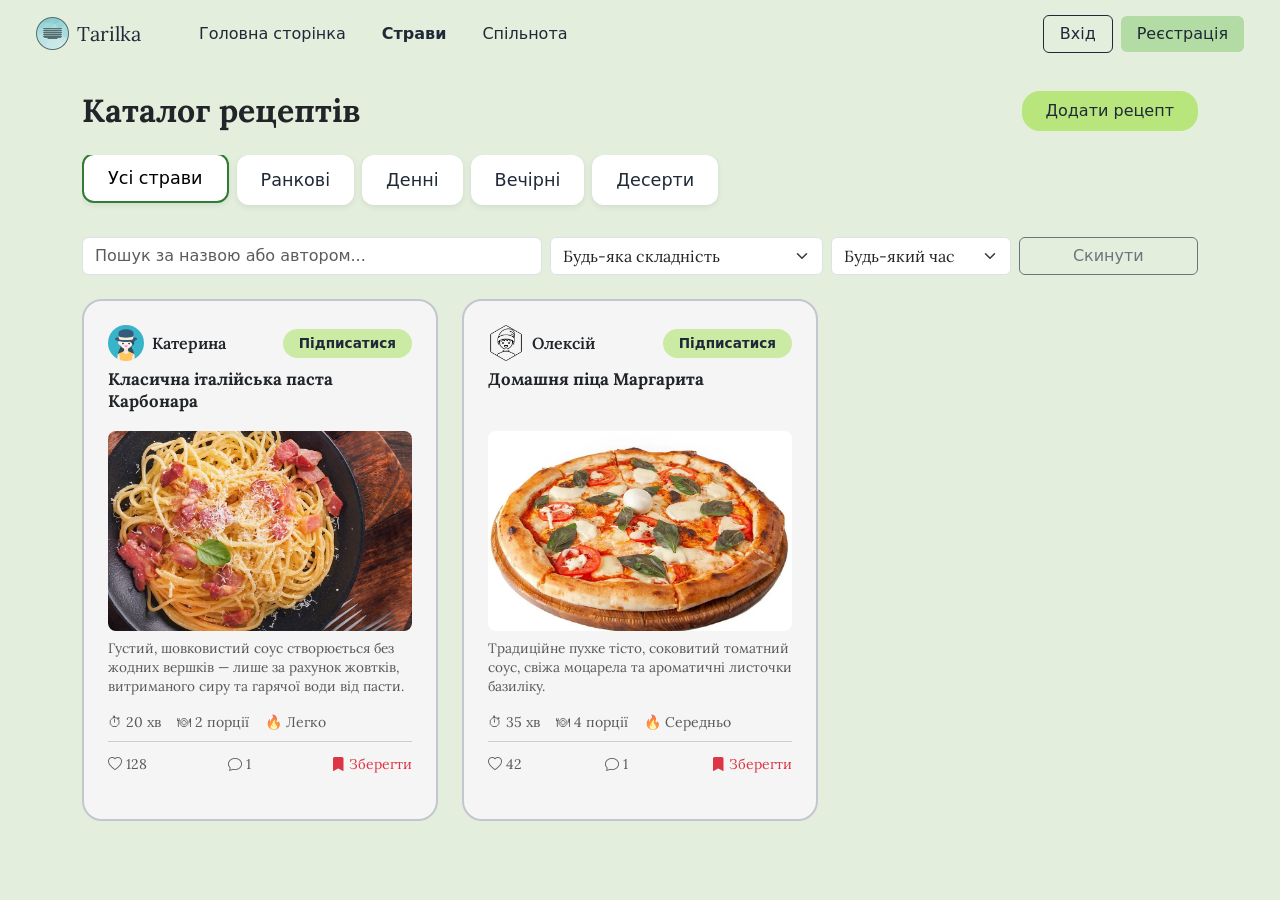
==== catalog.html @ 027a8223 "Catalog and recipe-detail" ====
<!DOCTYPE html>
<html lang="uk">
<head>
  <meta charset="UTF-8">
  <meta name="viewport" content="width=device-width, initial-scale=1.0">
  <title>Tarilka — Каталог рецептів</title>
  
  <link href="https://cdn.jsdelivr.net/npm/bootstrap@5.3.2/dist/css/bootstrap.min.css" rel="stylesheet">
  <link href="https://cdn.jsdelivr.net/npm/bootstrap-icons@1.11.1/font/bootstrap-icons.css" rel="stylesheet">
  <link rel="stylesheet" href="style.css">
</head>
<body>

  <nav class="navbar navbar-expand-lg custom-navbar">
    <div class="container-fluid">
      <a class="navbar-brand" href="index.html">
        <img src="logo.png" alt="Logo" width="33" height="33" class="d-inline-block align-text-top">Tarilka
      </a>
      
      <button class="navbar-toggler" type="button" data-bs-toggle="collapse" data-bs-target="#navbarNav">
        <span class="navbar-toggler-icon"></span>
      </button>

      <div class="collapse navbar-collapse" id="navbarNav">
        <ul class="navbar-nav me-auto ms-4">
          <li class="nav-item">
            <a class="nav-link" href="index.html">Головна сторінка</a>
          </li>
          <li class="nav-item">
            <a class="nav-link active fw-semibold" href="catalog.html">Страви</a>
          </li>
          <li class="nav-item">
            <a class="nav-link" href="#" id="communityNavBtn">Спільнота</a>
          </li>
        </ul>

        <div class="d-flex align-items-center gap-2" id="navAuthContainer">
          <button class="btn btn-auth-login" type="button">Вхід</button>
          <button class="btn btn-auth-register" type="button">Реєстрація</button>
        </div>
      </div>
    </div>
  </nav>

  <div class="container my-4">
    <div class="d-flex justify-content-between align-items-center mb-4 flex-wrap gap-2">
      <h2 class="fw-bold mb-0">Каталог рецептів</h2>
      <button class="btn btn-add-recipe px-4">Додати рецепт</button>
    </div>

    <!-- Категорії -->
    <div class="d-flex gap-2 overflow-auto pb-3 mb-3">
      <button class="btn btn-category active" data-category="all">Усі страви</button>
      <button class="btn btn-category" data-category="breakfast">Ранкові</button>
      <button class="btn btn-category" data-category="lunch">Денні</button>
      <button class="btn btn-category" data-category="dinner">Вечірні</button>
      <button class="btn btn-category" data-category="dessert">Десерти</button>
    </div>

    <!-- Фільтри та Пошук -->
    <div class="row g-2 mb-4">
      <div class="col-md-5">
        <input type="search" id="searchInput" class="form-control" placeholder="Пошук за назвою або автором...">
      </div>
      <div class="col-md-3">
        <select id="difficultyFilter" class="form-select">
          <option value="all">Будь-яка складність</option>
          <option value="Легко">Легко</option>
          <option value="Середньо">Середньо</option>
          <option value="Складно">Складно</option>
        </select>
      </div>
      <div class="col-md-2">
        <select id="timeFilter" class="form-select">
          <option value="all">Будь-який час</option>
          <option value="15">До 15 хв</option>
          <option value="30">До 30 хв</option>
          <option value="60">До 60 хв</option>
        </select>
      </div>
      <div class="col-md-2">
        <button id="resetFiltersBtn" class="btn btn-outline-secondary w-100">Скинути</button>
      </div>
    </div>

    <!-- Сітка рецептів -->
    <div class="row g-4" id="catalogGrid"></div>
  </div>

  <!-- Модальні вікна -->
  <div id="authModal" class="modal-overlay">
    <div class="container auth-container">
      <button id="closeModal" class="close-btn">&times;</button>
      <div class="heading" id="modalTitle">Вхід</div>
      
      <form class="form" id="authForm">
        <div id="usernameGroup" style="display: none;">
          <input class="input" type="text" id="username" placeholder="Нікнейм">
        </div>
        <input required class="input" type="email" id="email" placeholder="Електронна пошта">
        <input required class="input" type="password" id="password" placeholder="Пароль">
        <div id="confirmPasswordGroup" style="display: none;">
          <input class="input" type="password" id="confirmPassword" placeholder="Підтвердження пароля">
        </div>
        <span class="forgot-password" id="forgotPasswordSpan"><a href="#" id="forgotPasswordLink">Забули пароль?</a></span>
        <input class="login-button" type="submit" id="submitBtn" value="Увійти">
      </form>
    </div>
  </div>

  <div id="recipeModal" class="modal-overlay">
    <div class="container recipe-modal-container">
      <button id="closeRecipeModal" class="close-btn">&times;</button>
      <div class="heading text-success">Створити рецепт</div>
      
      <form id="recipeForm" class="form mt-3">
        <div class="mb-2 text-start">
          <label class="form-label small fw-bold text-dark mb-1">Назва рецепта:</label>
          <input required class="input mt-0" type="text" id="recipeTitle" placeholder="Наприклад: Борщ український">
        </div>

        <div class="mb-2 text-start">
          <label class="form-label small fw-bold text-dark mb-1">Категорія:</label>
          <select id="recipeCategory" class="form-select border rounded-3">
            <option value="breakfast">Ранкові страви</option>
            <option value="lunch" selected>Денні страви</option>
            <option value="dinner">Вечірні страви</option>
            <option value="dessert">Десерти</option>
          </select>
        </div>

        <div class="mb-2 text-start">
          <label class="form-label small fw-bold text-dark mb-1">Інгредієнти (кожен з нового рядка):</label>
          <textarea required class="input mt-0" id="recipeIngredients" rows="3" placeholder="М'ясо — 500г&#10;Картопля — 4 шт"></textarea>
        </div>

        <div class="mb-2 text-start">
          <label class="form-label small fw-bold text-dark mb-1">Покрокове приготування:</label>
          <textarea required class="input mt-0" id="recipeSteps" rows="4" placeholder="1. Зваріть бульйон...&#10;2. Наріжте овочі..."></textarea>
        </div>

        <div class="mb-2 text-start">
          <label class="form-label small fw-bold text-dark mb-1">Фото страви (опціонально):</label>
          <input class="form-control rounded-3" type="file" id="recipePhoto" accept="image/*">
        </div>

        <div class="mb-3 text-start">
          <label class="form-label small fw-bold text-dark mb-1">Відеорецепт (опціонально):</label>
          <input class="form-control rounded-3 mb-2" type="file" id="recipeVideo" accept="video/*">
          <input class="input mt-0" type="url" id="recipeVideoUrl" placeholder="Або вставте посилання на відео">
        </div>

        <input class="login-button mt-3" type="submit" value="Опублікувати рецепт">
      </form>
    </div>
  </div>

  <script src="db.js"></script>
  <script src="logika.js"></script>
  <script src="catalog.js"></script>
  <script src="https://cdn.jsdelivr.net/npm/bootstrap@5.3.2/dist/js/bootstrap.bundle.min.js"></script>
</body>
</html>
---- style.css ----
@import url('https://fonts.googleapis.com/css2?family=Lora:ital,wght@0,400..700;1,400..700&display=swap');

* {
  font-family: 'Lora', serif !important;
}

:root {
  --bg-header: #e3eedd;
  --btn-green: #b9e67c;
  --btn-green-hover: #a8d66b;
  --text-dark: #1f2937;
}

body {
  font-family: serif, system-ui, -apple-system;
  background-color: #e3eedd;
  margin: 0;
  padding: 0;
}

/* Хедер (Панель навігації) */
.custom-navbar {
  background-color: var(--bg-header);
  padding: 12px 24px;
}

.navbar-brand {
  font-weight: normal;
  font-size: 1.25rem;
  color: var(--text-dark);
  display: flex;
  align-items: center;
  gap: 8px;
}

.nav-link {
  color: var(--text-dark) !important;
  font-size: 1rem;
  margin: 0 10px;
}

/* Кнопка "Вхід" у звичайному стані */
.btn-auth-login {
  background-color: transparent;
  border: 1px solid var(--text-dark);
  color: var(--text-dark);
  padding: 6px 16px;
  border-radius: 6px;
  transition: all 0.2s ease; /* Додає плавну анімацію для зміни кольорів */
}

/* Ефект підсвічування зеленим при наведенні курсора */
.btn-auth-login:hover {
  background-color: var(--btn-green);
  border-color: var(--btn-green);
  color: var(--text-dark);
}

.btn-auth-register {
  background-color: #b3dba4;
  color: var(--text-dark);
  border: none;
  padding: 6px 16px;
  border-radius: 6px;
}

/* Секція Hero (Банер із фоном) */
.hero-section {
  position: relative;
  background: linear-gradient(rgba(0, 0, 0, 0.4), rgba(0, 0, 0, 0.4)), 
            url('Food.png') center/cover no-repeat;
  min-height: 580px;
  color: #ffffff;
  padding: 60px 40px 60px 80px;
  display: flex;
  flex-direction: column;
  justify-content: center;
}

.hero-title {
  font-size: 2.8rem;
  font-weight: 400;
  margin-bottom: 50px;
  text-shadow: 0 2px 4px rgba(0, 0, 0, 0.6);
}

.hero-subtitle {
  font-size: 1.15rem;
  max-width: 440px;
  margin-bottom: 40px;
  line-height: 1.4;
  font-weight: 300;
  text-shadow: 0 2px 4px rgba(0, 0, 0, 0.6);
}

/* Пошуковий рядок */
.search-container {
  max-width: 390px;
  margin-bottom: 55px;
}

.search-input-group {
  background: #ffffff;
  border-radius: 12px;
  padding: 4px 5px 4px 16px;
  display: flex;
  align-items: center;
}

.search-input-group input {
  border: none;
  outline: none;
  box-shadow: none;
  width: 100%;
  color: #333;
  font-size: 0.95rem;
}

.search-btn {
  background-color: #DDF6D2;
  border: none;
  border-radius: 8px;
  width: 38px;
  height: 34px;
  display: flex;
  align-items: center;
  justify-content: center;
  flex-shrink: 0;
}

/* Кнопки дій */
.action-btns {
  display: flex;
  gap: 100px;
  align-items: center;
  flex-wrap: wrap;
}

.btn-add-recipe {
  background-color: var(--btn-green);
  color: var(--text-dark);
  border-radius: 18px;
  padding: 8px 22px;
  border: none;
  font-weight: 500;
  text-decoration: none;
  transition: background-color 0.2s;
}

.btn-add-recipe:hover {
  background-color: var(--btn-green-hover);
  color: var(--text-dark);
}

.btn-view-dishes {
  background-color: rgba(255, 255, 255, 0.85);
  border: 1px solid rgba(255, 255, 255, 0.3);
  color: var(--text-dark);
  border-radius: 18px;
  padding: 8px 22px;
  border: none;
  font-weight: 500;
  text-decoration: none;
  transition: background-color 0.2s;
}

.btn-view-dishes:hover {
  background-color: rgba(255, 255, 255, 0.9);
  color: var(--text-dark);
}

/* Змінюємо фон тільки для секції останніх рецептів */
.latest-recipes {
  background-color: #B0DB9C;
  padding-top: 3rem;
  padding-bottom: 80px;
}

/* Робимо заголовок «Останні рецепти» світлим, щоб його було видно */
.section-title {
  font-family: serif;
  color: #000000;
}

/* Картка рецепта */
.recipe-card {
  width: 100%;
  border-radius: 20px;
  background: #f5f5f5;
  position: relative;
  padding: 1.5rem;
  border: 2px solid #c3c6ce;
  transition: all 0.3s ease-out;
  overflow: visible;
}

.recipe-card-details {
  color: var(--text-dark);
  height: 100%;
}

.recipe-title {
  font-size: 1.05rem;
  line-height: 1.3;
  min-height: 2.7em; /* Гарантує однакове місце під 2 рядки для всіх карток */
  display: -webkit-box;
  line-clamp: 2; /* Обрізає текст, якщо він довший за 2 рядки */
  -webkit-box-orient: vertical;
  overflow: hidden;
}

.recipe-img {
  height: 200px;
  object-fit: cover;
  border-radius: 12px;
}

.recipe-desc {
  line-height: 1.4;
  font-size: 0.85rem;
}

.btn-follow {
  background-color: #cbeba5;
  color: var(--text-dark);
  font-size: 0.85rem;
  border: none;
  border-radius: 12px;
  padding: 4px 12px;
  font-weight: 600;
  transition: background-color 0.2s;
}

.btn-follow:hover {
  background-color: var(--btn-green);
}

.card-button {
  text-decoration: none;
  text-align: center;
  transform: translate(-50%, 125%);
  width: 70%;
  border-radius: 1rem;
  border: 1px solid #dcdcdc;
  background-color: #ffffff; /* Чистий білий колір */
  color: #1f2937;
  font-weight: 600;
  font-size: 0.95rem;
  padding: 0.5rem 1rem;
  position: absolute;
  left: 50%;
  bottom: 0;
  opacity: 0;
  transition: 0.3s ease-out;
  cursor: pointer;
  z-index: 10;
  box-shadow: 0 4px 12px rgba(0, 0, 0, 0.15); /* Тінь додасть контрасту */
}

/* При наведенні миші на кнопку */
.card-button:hover {
  background-color: #ECFAE5;
  color: #1f2937;
}

/* Ефекти при наведенні миші на картку */
.recipe-card:hover {
  border-color: var(--btn-green);
  box-shadow: 0px 10px 20px rgba(0, 0, 0, 0.1);
  transform: translateY(-4px);
}

.recipe-card:hover .card-button {
  transform: translate(-50%, 50%);
  opacity: 1;
}

/* Налаштування шрифту для кнопок та елементів вводу */
button, input, .nav-link, .card-button {
  font-family: system-ui, -apple-system, sans-serif !important;
}

/* Стилі для підвалу (Footer) */
.site-footer {
  background-color: #e9f5e1; /* Світло-зелений фон, як на макеті */
  color: var(--text-dark);
}

.footer-title {
  font-size: 2rem;
  color: var(--text-dark);
}

.footer-desc {
  max-width: 320px;
  font-size: 1.05rem;
  line-height: 1.4;
}

.footer-email {
  font-size: 1.05rem;
}
/* Стилі для email у підвалі */
.footer-email-link {
  color: var(--text-dark);
  text-decoration: none;
  transition: color 0.2s ease;
}

.footer-email-link:hover {
  color: #0d6efd; /* Синій колір при наведенні */
  text-decoration: underline; /* За бажанням можна залишити або прибрати підкреслення */
}

.footer-links a {
  color: var(--text-dark);
  text-decoration: none;
  font-size: 1rem;
  transition: opacity 0.2s ease;
}

.footer-links a:hover {
  opacity: 0.7;
}

.style-placeholder-card {
  border: 2px dashed #b9e67c !important;
  background-color: rgba(255, 255, 255, 0.6) !important;
  min-height: 100%;
}

/* Перекриття модального вікна (Overlay) */
.modal-overlay {
  display: none;
  position: fixed;
  top: 0;
  left: 0;
  width: 100%;
  height: 100%;
  background: rgba(0, 0, 0, 0.5);
  backdrop-filter: blur(4px);
  z-index: 1000;
  justify-content: center;
  align-items: center;
}

/* Відображення модального вікна */
.modal-overlay.active {
  display: flex;
}

/* Контейнер модального вікна */
.auth-container {
  position: relative;
  max-width: 360px;
  width: 100%;
  background: linear-gradient(0deg, #ffffff 0%, #f4fbf1 100%);
  border-radius: 30px;
  padding: 30px 30px;
  border: 4px solid #ffffff;
  box-shadow: rgba(133, 189, 215, 0.3) 0px 20px 30px;
}

/* Кнопка закриття */
.close-btn {
  position: absolute;
  top: 15px;
  right: 20px;
  background: none;
  border: none;
  font-size: 24px;
  color: #555;
  cursor: pointer;
}

/* Заголовок та елементи у зелених тонах */
.auth-container .heading {
  text-align: center;
  font-weight: 800;
  font-size: 28px;
  color: #2e7d32;
}

.auth-container .form .input {
  width: 100%;
  background: white;
  border: 1px solid #e0e0e0;
  padding: 12px 18px;
  border-radius: 16px;
  margin-top: 12px;
  box-shadow: #e8f5e9 0px 8px 10px -5px;
}

.auth-container .form .input:focus {
  outline: none;
  border-color: #81c784;
}

.auth-container .form .forgot-password {
  display: block;
  margin-top: 10px;
  margin-left: 5px;
}

.auth-container .form .forgot-password a {
  font-size: 11px;
  color: #2e7d32;
  text-decoration: none;
}

.auth-container .form .login-button {
  display: block;
  width: 100%;
  font-weight: bold;
  background: linear-gradient(45deg, #a8d66b 0%, #81c784 100%);
  color: #1f2937;
  padding: 12px;
  margin: 20px auto 10px;
  border-radius: 16px;
  box-shadow: rgba(129, 199, 132, 0.4) 0px 15px 10px -10px;
  border: none;
  cursor: pointer;
  transition: all 0.2s ease-in-out;
}

.auth-container .form .login-button:hover {
  transform: scale(1.02);
  background: linear-gradient(45deg, #b9e67c 0%, #a8d66b 100%);
}

.auth-container .social-account-container {
  margin-top: 15px;
}

.auth-container .social-account-container .title {
  display: block;
  text-align: center;
  font-size: 11px;
  color: #888;
}

.auth-container .social-accounts {
  width: 100%;
  display: flex;
  justify-content: center;
  gap: 12px;
  margin-top: 8px;
}

.auth-container .social-button {
  background: linear-gradient(45deg, #2e7d32 0%, #4caf50 100%);
  border: 3px solid white;
  padding: 5px;
  border-radius: 50%;
  width: 38px;
  height: 38px;
  display: grid;
  place-content: center;
  cursor: pointer;
  transition: all 0.2s ease-in-out;
}

.auth-container .social-button .svg {
  fill: white;
}

.auth-container .social-button:hover {
  transform: scale(1.1);
}

.auth-container .agreement {
  display: block;
  text-align: center;
  margin-top: 12px;
}

.auth-container .agreement a {
  text-decoration: none;
  color: #2e7d32;
  font-size: 10px;
}

/* Контейнер модального вікна створення рецепта */
.recipe-modal-container {
  position: relative;
  max-width: 500px;
  width: 90%;
  max-height: 90vh;
  overflow-y: auto;
  background: linear-gradient(0deg, #ffffff 0%, #f4fbf1 100%);
  border-radius: 30px;
  padding: 25px 30px;
  border: 4px solid #ffffff;
  box-shadow: rgba(133, 189, 215, 0.3) 0px 20px 30px;
}

/* Текстові області (textarea) */
.recipe-modal-container textarea.input {
  resize: vertical;
  min-height: 80px;
  border-radius: 14px;
}

/* Поле вибору файлу */
.recipe-modal-container .form-control {
  border: 1px solid #e0e0e0;
  padding: 10px;
  font-size: 0.9rem;
}

.recipe-modal-container .form-control:focus {
  border-color: #81c784;
  box-shadow: 0 0 0 0.25rem rgba(129, 199, 132, 0.25);
}

/* Модальне вікно каталогу */
.catalog-modal-container {
  position: relative;
  max-width: 1000px;
  width: 90%;
  max-height: 85vh;
  overflow-y: auto;
  background: #e3eedd;
  border-radius: 24px;
  padding: 30px;
  border: 4px solid #ffffff;
  box-shadow: 0 20px 30px rgba(0, 0, 0, 0.15);
}

/* Кнопки категорій */
.btn-category {
  background-color: #ffffff;
  color: var(--text-dark);
  border: 1px solid #c3c6ce;
  border-radius: 12px;
  padding: 8px 18px;
  font-weight: 500;
  transition: all 0.2s ease;
}

.btn-category:hover,
.btn-category.active {
  background-color: var(--btn-green);
  border-color: var(--btn-green);
  color: var(--text-dark);
}

/* Фоновий колір для каталогу */
.catalog-page {
  background-color: #B0DB9C;
}

.catalog-title {
  font-size: 2.5rem;
  font-weight: 700;
  color: #1f2937;
}

/* Кнопки категорій */
.btn-category {
  background-color: #ffffff;
  color: var(--text-dark);
  border: none;
  border-radius: 12px;
  padding: 10px 24px;
  font-size: 1.1rem;
  font-weight: 500;
  box-shadow: 0 2px 6px rgba(0,0,0,0.08);
  transition: all 0.2s ease;
}

.btn-category:hover,
.btn-category.active {
  background-color: #ffffff;
  color: #000000;
  border: 2px solid #2e7d32;
  transform: translateY(-2px);
}

/* Панель фільтрів */
.filter-panel {
  border: 1px solid rgba(0, 0, 0, 0.08);
}

.filter-panel .form-control,
.filter-panel .form-select {
  border-radius: 10px;
  font-size: 0.95rem;
  padding: 8px 12px;
}

.filter-panel .form-control:focus,
.filter-panel .form-select:focus {
  border-color: #81c784;
  box-shadow: 0 0 0 0.2rem rgba(129, 199, 132, 0.25);
}

.recipe-detail-modal-container {
  max-width: 850px;
  width: 90%;
  max-height: 90vh;
  overflow-y: auto;
  border-radius: 20px;
}

.max-h-400 {
  max-height: 380px;
  object-fit: cover;
}
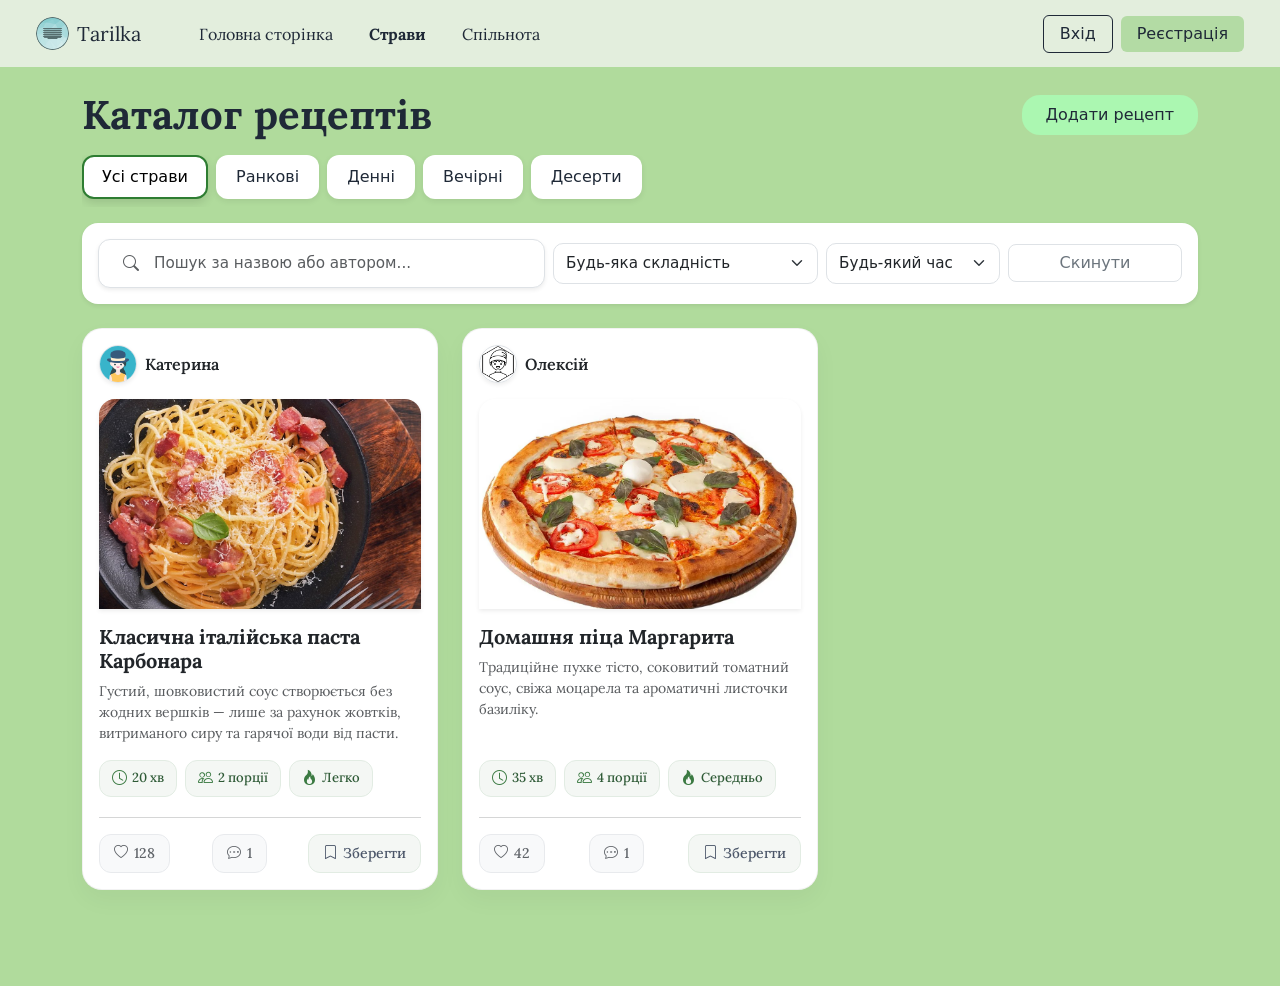
==== commit 052de762: "Profile" ====
--- a/catalog.html
+++ b/catalog.html
@@ -9,15 +9,16 @@
   <link href="https://cdn.jsdelivr.net/npm/bootstrap-icons@1.11.1/font/bootstrap-icons.css" rel="stylesheet">
   <link rel="stylesheet" href="style.css">
 </head>
-<body>
-
+<body style="background-color: #B0DB9C;">
+
+  <!-- Навігація -->
   <nav class="navbar navbar-expand-lg custom-navbar">
     <div class="container-fluid">
       <a class="navbar-brand" href="index.html">
-        <img src="logo.png" alt="Logo" width="33" height="33" class="d-inline-block align-text-top">Tarilka
+        <img src="logo.png" alt="Logo" width="33" height="33" class="d-inline-block align-text-top rounded-circle">Tarilka
       </a>
       
-      <button class="navbar-toggler" type="button" data-bs-toggle="collapse" data-bs-target="#navbarNav">
+      <button class="navbar-toggler border-0 shadow-none" type="button" data-bs-toggle="collapse" data-bs-target="#navbarNav">
         <span class="navbar-toggler-icon"></span>
       </button>
 
@@ -27,7 +28,7 @@
             <a class="nav-link" href="index.html">Головна сторінка</a>
           </li>
           <li class="nav-item">
-            <a class="nav-link active fw-semibold" href="catalog.html">Страви</a>
+            <a class="nav-link active fw-bold" href="catalog.html">Страви</a>
           </li>
           <li class="nav-item">
             <a class="nav-link" href="#" id="communityNavBtn">Спільнота</a>
@@ -42,14 +43,15 @@
     </div>
   </nav>
 
-  <div class="container my-4">
-    <div class="d-flex justify-content-between align-items-center mb-4 flex-wrap gap-2">
-      <h2 class="fw-bold mb-0">Каталог рецептів</h2>
+  <!-- Основний контент каталогу -->
+  <div class="container my-4 pb-5">
+    
+    <div class="d-flex justify-content-between align-items-center mb-3 flex-wrap gap-2">
+      <h2 class="catalog-title mb-0">Каталог рецептів</h2>
       <button class="btn btn-add-recipe px-4">Додати рецепт</button>
     </div>
 
-    <!-- Категорії -->
-    <div class="d-flex gap-2 overflow-auto pb-3 mb-3">
+    <div class="d-flex gap-2 overflow-auto pb-2 mb-3 categories-scrollbar">
       <button class="btn btn-category active" data-category="all">Усі страви</button>
       <button class="btn btn-category" data-category="breakfast">Ранкові</button>
       <button class="btn btn-category" data-category="lunch">Денні</button>
@@ -57,33 +59,38 @@
       <button class="btn btn-category" data-category="dessert">Десерти</button>
     </div>
 
-    <!-- Фільтри та Пошук -->
-    <div class="row g-2 mb-4">
-      <div class="col-md-5">
-        <input type="search" id="searchInput" class="form-control" placeholder="Пошук за назвою або автором...">
+    <div class="card filter-panel border-0 shadow-sm rounded-4 p-3 mb-4 bg-white">
+      <div class="row g-2 align-items-center">
+        <div class="col-md-5">
+          <div class="input-group search-input-group shadow-sm border">
+            <span class="input-group-text bg-transparent border-0 text-muted ps-2">
+              <i class="bi bi-search"></i>
+            </span>
+            <input type="search" id="searchInput" class="form-control border-0 shadow-none ps-1" placeholder="Пошук за назвою або автором...">
+          </div>
+        </div>
+        <div class="col-md-3">
+          <select id="difficultyFilter" class="form-select border shadow-none">
+            <option value="all">Будь-яка складність</option>
+            <option value="Легко">Легко</option>
+            <option value="Середньо">Середньо</option>
+            <option value="Складно">Складно</option>
+          </select>
+        </div>
+        <div class="col-md-2">
+          <select id="timeFilter" class="form-select border shadow-none">
+            <option value="all">Будь-який час</option>
+            <option value="15">До 15 хв</option>
+            <option value="30">До 30 хв</option>
+            <option value="60">До 60 хв</option>
+          </select>
+        </div>
+        <div class="col-md-2">
+          <button id="resetFiltersBtn" class="btn btn-outline-secondary w-100 rounded-3 border">Скинути</button>
+        </div>
       </div>
-      <div class="col-md-3">
-        <select id="difficultyFilter" class="form-select">
-          <option value="all">Будь-яка складність</option>
-          <option value="Легко">Легко</option>
-          <option value="Середньо">Середньо</option>
-          <option value="Складно">Складно</option>
-        </select>
-      </div>
-      <div class="col-md-2">
-        <select id="timeFilter" class="form-select">
-          <option value="all">Будь-який час</option>
-          <option value="15">До 15 хв</option>
-          <option value="30">До 30 хв</option>
-          <option value="60">До 60 хв</option>
-        </select>
-      </div>
-      <div class="col-md-2">
-        <button id="resetFiltersBtn" class="btn btn-outline-secondary w-100">Скинути</button>
-      </div>
-    </div>
-
-    <!-- Сітка рецептів -->
+    </div>
+
     <div class="row g-4" id="catalogGrid"></div>
   </div>
 
@@ -111,7 +118,7 @@
   <div id="recipeModal" class="modal-overlay">
     <div class="container recipe-modal-container">
       <button id="closeRecipeModal" class="close-btn">&times;</button>
-      <div class="heading text-success">Створити рецепт</div>
+      <div class="heading text-success mb-3" style="color: #2e7d32 !important;">Створити рецепт</div>
       
       <form id="recipeForm" class="form mt-3">
         <div class="mb-2 text-start">
@@ -121,7 +128,7 @@
 
         <div class="mb-2 text-start">
           <label class="form-label small fw-bold text-dark mb-1">Категорія:</label>
-          <select id="recipeCategory" class="form-select border rounded-3">
+          <select id="recipeCategory" class="form-select border rounded-3 py-2">
             <option value="breakfast">Ранкові страви</option>
             <option value="lunch" selected>Денні страви</option>
             <option value="dinner">Вечірні страви</option>
@@ -130,6 +137,11 @@
         </div>
 
         <div class="mb-2 text-start">
+          <label class="form-label small fw-bold text-dark mb-1">Короткий опис страви:</label>
+          <textarea required class="input mt-0" id="recipeDesc" rows="2" placeholder="Розкажіть трохи про смак або особливості страви..."></textarea>
+        </div>
+
+        <div class="mb-2 text-start">
           <label class="form-label small fw-bold text-dark mb-1">Інгредієнти (кожен з нового рядка):</label>
           <textarea required class="input mt-0" id="recipeIngredients" rows="3" placeholder="М'ясо — 500г&#10;Картопля — 4 шт"></textarea>
         </div>
@@ -139,13 +151,43 @@
           <textarea required class="input mt-0" id="recipeSteps" rows="4" placeholder="1. Зваріть бульйон...&#10;2. Наріжте овочі..."></textarea>
         </div>
 
-        <div class="mb-2 text-start">
-          <label class="form-label small fw-bold text-dark mb-1">Фото страви (опціонально):</label>
-          <input class="form-control rounded-3" type="file" id="recipePhoto" accept="image/*">
+        <div class="row">
+          <div class="col-md-6 mb-2 text-start">
+            <label class="form-label small fw-bold text-dark mb-1">Час готування:</label>
+            <select id="recipeTime" class="form-select border rounded-3 py-2">
+              <option value="15 хв" selected>15 хв</option>
+              <option value="30 хв">30 хв</option>
+              <option value="45 хв">45 хв</option>
+              <option value="60 хв">60 хв</option>
+              <option value="90+ хв">90+ хв</option>
+            </select>
+          </div>
+          <div class="col-md-6 mb-2 text-start">
+            <label class="form-label small fw-bold text-dark mb-1">Складність:</label>
+            <select id="recipeDifficulty" class="form-select border rounded-3 py-2">
+              <option value="Легко" selected>Легко</option>
+              <option value="Середньо">Середньо</option>
+              <option value="Складно">Складно</option>
+            </select>
+          </div>
+        </div>
+
+        <div class="mb-2 text-start">
+          <label class="form-label small fw-bold text-dark mb-1">Кількість порцій:</label>
+          <div class="input-group border rounded-3 bg-white align-items-center" style="height: 38px;">
+            <button class="btn btn-outline-secondary border-0 px-3" type="button" id="modalDecreaseServings">-</button>
+            <input type="number" id="modalServingsCount" class="form-control text-center border-0 bg-transparent fw-bold text-dark shadow-none p-0" value="1" min="1" max="50">
+            <button class="btn btn-outline-secondary border-0 px-3" type="button" id="modalIncreaseServings">+</button>
+          </div>
+        </div>
+
+        <div class="mb-2 text-start">
+          <label class="form-label small fw-bold text-dark mb-1">Фото страви:</label>
+          <input required class="form-control rounded-3" type="file" id="recipePhoto" accept="image/*">
         </div>
 
         <div class="mb-3 text-start">
-          <label class="form-label small fw-bold text-dark mb-1">Відеорецепт (опціонально):</label>
+          <label class="form-label small fw-bold text-dark mb-1">Відеорецепт (необов'язково):</label>
           <input class="form-control rounded-3 mb-2" type="file" id="recipeVideo" accept="video/*">
           <input class="input mt-0" type="url" id="recipeVideoUrl" placeholder="Або вставте посилання на відео">
         </div>
--- a/style.css
+++ b/style.css
@@ -1,8 +1,4 @@
 @import url('https://fonts.googleapis.com/css2?family=Lora:ital,wght@0,400..700;1,400..700&display=swap');
-
-* {
-  font-family: 'Lora', serif !important;
-}
 
 :root {
   --bg-header: #e3eedd;
@@ -12,10 +8,15 @@
 }
 
 body {
-  font-family: serif, system-ui, -apple-system;
-  background-color: #e3eedd;
+  font-family: 'Lora', serif, system-ui, -apple-system;
+  background-color: #B0DB9C;
   margin: 0;
   padding: 0;
+}
+
+/* Загальні налаштування шрифтів, окрім спеціальних елементів */
+h1, h2, h3, h4, h5, h6, p, span, a, label {
+  font-family: 'Lora', serif !important;
 }
 
 /* Хедер (Панель навігації) */
@@ -46,10 +47,9 @@
   color: var(--text-dark);
   padding: 6px 16px;
   border-radius: 6px;
-  transition: all 0.2s ease; /* Додає плавну анімацію для зміни кольорів */
-}
-
-/* Ефект підсвічування зеленим при наведенні курсора */
+  transition: all 0.2s ease;
+}
+
 .btn-auth-login:hover {
   background-color: var(--btn-green);
   border-color: var(--btn-green);
@@ -114,6 +114,7 @@
   width: 100%;
   color: #333;
   font-size: 0.95rem;
+  font-family: system-ui, -apple-system, sans-serif !important;
 }
 
 .search-btn {
@@ -137,7 +138,7 @@
 }
 
 .btn-add-recipe {
-  background-color: var(--btn-green);
+  background-color: #abf7b1;
   color: var(--text-dark);
   border-radius: 18px;
   padding: 8px 22px;
@@ -148,13 +149,12 @@
 }
 
 .btn-add-recipe:hover {
-  background-color: var(--btn-green-hover);
+  background-color: #66e171;
   color: var(--text-dark);
 }
 
 .btn-view-dishes {
   background-color: rgba(255, 255, 255, 0.85);
-  border: 1px solid rgba(255, 255, 255, 0.3);
   color: var(--text-dark);
   border-radius: 18px;
   padding: 8px 22px;
@@ -169,120 +169,168 @@
   color: var(--text-dark);
 }
 
-/* Змінюємо фон тільки для секції останніх рецептів */
+/* Секція останніх рецептів */
 .latest-recipes {
   background-color: #B0DB9C;
   padding-top: 3rem;
   padding-bottom: 80px;
 }
 
-/* Робимо заголовок «Останні рецепти» світлим, щоб його було видно */
 .section-title {
-  font-family: serif;
   color: #000000;
 }
 
-/* Картка рецепта */
+/* --- СТИЛІ КАРТОК РЕЦЕПТІВ ТА ІНТЕРАКТИВНОСТІ --- */
+
 .recipe-card {
+  background: #ffffff;
+  border-radius: 20px;
+  overflow: hidden;
+  transition: all 0.3s ease;
+  border: 1px solid rgba(0, 0, 0, 0.05);
+  box-shadow: 0 10px 25px rgba(0, 0, 0, 0.04);
+}
+
+.recipe-card:hover {
+  transform: translateY(-5px);
+  box-shadow: 0 15px 35px rgba(0, 0, 0, 0.08);
+}
+
+.recipe-img-wrapper {
+  position: relative;
+  overflow: hidden;
+  border-radius: 16px 16px 0 0;
+  cursor: pointer;
+}
+
+.recipe-img {
+  height: 210px;
+  object-fit: cover;
+  transition: transform 0.5s ease;
   width: 100%;
+}
+
+.recipe-card:hover .recipe-img {
+  transform: scale(1.03);
+}
+
+/* Красиві та охайні баджі часу, порцій та складності */
+.recipe-meta-badges {
+  display: flex;
+  gap: 8px;
+  flex-wrap: wrap;
+  margin: 12px 0;
+}
+
+.recipe-meta-badge {
+  display: inline-flex;
+  align-items: center;
+  gap: 5px;
+  background-color: #f4f7f4;
+  color: #2e5a36;
+  border: 1px solid #e2ece3;
+  padding: 6px 12px;
+  border-radius: 12px;
+  font-size: 0.82rem;
+  font-weight: 500;
+  transition: all 0.2s;
+}
+
+.recipe-meta-badge i {
+  color: #3b7a42;
+  font-size: 0.95rem;
+}
+
+/* Робимо картку гнучкою контейнерною структурою */
+.recipe-card {
+  background: #ffffff;
   border-radius: 20px;
-  background: #f5f5f5;
-  position: relative;
-  padding: 1.5rem;
-  border: 2px solid #c3c6ce;
-  transition: all 0.3s ease-out;
-  overflow: visible;
-}
-
-.recipe-card-details {
-  color: var(--text-dark);
+  overflow: hidden;
+  transition: all 0.3s ease;
+  border: 1px solid rgba(0, 0, 0, 0.05);
+  box-shadow: 0 10px 25px rgba(0, 0, 0, 0.04);
+  display: flex;
+  flex-direction: column;
   height: 100%;
 }
 
-.recipe-title {
-  font-size: 1.05rem;
-  line-height: 1.3;
-  min-height: 2.7em; /* Гарантує однакове місце під 2 рядки для всіх карток */
-  display: -webkit-box;
-  line-clamp: 2; /* Обрізає текст, якщо він довший за 2 рядки */
-  -webkit-box-orient: vertical;
-  overflow: hidden;
-}
-
-.recipe-img {
-  height: 200px;
-  object-fit: cover;
+/* Верхній контент розширюється, а метадані фіксуються внизу */
+.recipe-content-area {
+  flex-grow: 1;
+  display: flex;
+  flex-direction: column;
+}
+
+.recipe-meta-badges {
+  display: flex;
+  gap: 8px;
+  flex-wrap: wrap;
+  margin-top: auto; /* Автоматично штовхає плашки вниз до рівної лінії */
+  margin-bottom: 12px;
+}
+
+/* Сучасна функціональна кнопка збереження */
+.btn-recipe-action {
   border-radius: 12px;
-}
-
-.recipe-desc {
-  line-height: 1.4;
-  font-size: 0.85rem;
-}
-
-.btn-follow {
-  background-color: #cbeba5;
-  color: var(--text-dark);
-  font-size: 0.85rem;
-  border: none;
-  border-radius: 12px;
-  padding: 4px 12px;
+  font-weight: 500;
+  font-size: 0.88rem;
+  padding: 8px 14px;
+  transition: all 0.2s ease;
+  border: 1px solid transparent;
+  display: inline-flex;
+  align-items: center;
+  gap: 6px;
+  text-decoration: none;
+  cursor: pointer;
+}
+
+.btn-recipe-action.btn-save-default {
+  background-color: #f4f7f4;
+  color: #4a5568;
+  border-color: #e2ece3;
+}
+
+.btn-recipe-action.btn-save-default:hover {
+  background-color: #e8f0e9;
+  color: #2e5a36;
+}
+
+.btn-recipe-action.btn-save-active {
+  background-color: #e6f4ea;
+  color: #137333;
+  border-color: #ceead6;
   font-weight: 600;
-  transition: background-color 0.2s;
-}
-
-.btn-follow:hover {
-  background-color: var(--btn-green);
-}
-
-.card-button {
-  text-decoration: none;
-  text-align: center;
-  transform: translate(-50%, 125%);
-  width: 70%;
-  border-radius: 1rem;
-  border: 1px solid #dcdcdc;
-  background-color: #ffffff; /* Чистий білий колір */
-  color: #1f2937;
-  font-weight: 600;
-  font-size: 0.95rem;
-  padding: 0.5rem 1rem;
-  position: absolute;
-  left: 50%;
-  bottom: 0;
-  opacity: 0;
-  transition: 0.3s ease-out;
+}
+
+.btn-recipe-action.btn-like-active {
+  background-color: #fce8e6;
+  color: #c5221f;
+  border-color: #fad2cf;
+}
+
+.btn-recipe-action.btn-like-default {
+  background-color: #f8f9fa;
+  color: #5f6368;
+  border-color: #e8eaed;
+}
+
+.btn-recipe-action.btn-like-default:hover {
+  background-color: #f1f3f4;
+  color: #202124;
+}
+
+.cursor-pointer {
   cursor: pointer;
-  z-index: 10;
-  box-shadow: 0 4px 12px rgba(0, 0, 0, 0.15); /* Тінь додасть контрасту */
-}
-
-/* При наведенні миші на кнопку */
-.card-button:hover {
-  background-color: #ECFAE5;
-  color: #1f2937;
-}
-
-/* Ефекти при наведенні миші на картку */
-.recipe-card:hover {
-  border-color: var(--btn-green);
-  box-shadow: 0px 10px 20px rgba(0, 0, 0, 0.1);
-  transform: translateY(-4px);
-}
-
-.recipe-card:hover .card-button {
-  transform: translate(-50%, 50%);
-  opacity: 1;
-}
-
-/* Налаштування шрифту для кнопок та елементів вводу */
-button, input, .nav-link, .card-button {
+}
+
+/* Налаштування шрифту для кнопок та полів вводу */
+button, input, select, textarea {
   font-family: system-ui, -apple-system, sans-serif !important;
 }
 
-/* Стилі для підвалу (Footer) */
+/* Підвал (Footer) */
 .site-footer {
-  background-color: #e9f5e1; /* Світло-зелений фон, як на макеті */
+  background-color: #e9f5e1;
   color: var(--text-dark);
 }
 
@@ -297,10 +345,6 @@
   line-height: 1.4;
 }
 
-.footer-email {
-  font-size: 1.05rem;
-}
-/* Стилі для email у підвалі */
 .footer-email-link {
   color: var(--text-dark);
   text-decoration: none;
@@ -308,8 +352,8 @@
 }
 
 .footer-email-link:hover {
-  color: #0d6efd; /* Синій колір при наведенні */
-  text-decoration: underline; /* За бажанням можна залишити або прибрати підкреслення */
+  color: #0d6efd;
+  text-decoration: underline;
 }
 
 .footer-links a {
@@ -323,13 +367,7 @@
   opacity: 0.7;
 }
 
-.style-placeholder-card {
-  border: 2px dashed #b9e67c !important;
-  background-color: rgba(255, 255, 255, 0.6) !important;
-  min-height: 100%;
-}
-
-/* Перекриття модального вікна (Overlay) */
+/* Модальні вікна */
 .modal-overlay {
   display: none;
   position: fixed;
@@ -339,17 +377,15 @@
   height: 100%;
   background: rgba(0, 0, 0, 0.5);
   backdrop-filter: blur(4px);
-  z-index: 1000;
+  z-index: 1050;
   justify-content: center;
   align-items: center;
 }
 
-/* Відображення модального вікна */
 .modal-overlay.active {
   display: flex;
 }
 
-/* Контейнер модального вікна */
 .auth-container {
   position: relative;
   max-width: 360px;
@@ -361,7 +397,6 @@
   box-shadow: rgba(133, 189, 215, 0.3) 0px 20px 30px;
 }
 
-/* Кнопка закриття */
 .close-btn {
   position: absolute;
   top: 15px;
@@ -373,7 +408,6 @@
   cursor: pointer;
 }
 
-/* Заголовок та елементи у зелених тонах */
 .auth-container .heading {
   text-align: center;
   font-weight: 800;
@@ -381,7 +415,8 @@
   color: #2e7d32;
 }
 
-.auth-container .form .input {
+.auth-container .form .input,
+.recipe-modal-container .input {
   width: 100%;
   background: white;
   border: 1px solid #e0e0e0;
@@ -391,24 +426,14 @@
   box-shadow: #e8f5e9 0px 8px 10px -5px;
 }
 
-.auth-container .form .input:focus {
+.auth-container .form .input:focus,
+.recipe-modal-container .input:focus {
   outline: none;
   border-color: #81c784;
 }
 
-.auth-container .form .forgot-password {
-  display: block;
-  margin-top: 10px;
-  margin-left: 5px;
-}
-
-.auth-container .form .forgot-password a {
-  font-size: 11px;
-  color: #2e7d32;
-  text-decoration: none;
-}
-
-.auth-container .form .login-button {
+.auth-container .form .login-button,
+.login-button {
   display: block;
   width: 100%;
   font-weight: bold;
@@ -423,64 +448,13 @@
   transition: all 0.2s ease-in-out;
 }
 
-.auth-container .form .login-button:hover {
+.auth-container .form .login-button:hover,
+.login-button:hover {
   transform: scale(1.02);
   background: linear-gradient(45deg, #b9e67c 0%, #a8d66b 100%);
 }
 
-.auth-container .social-account-container {
-  margin-top: 15px;
-}
-
-.auth-container .social-account-container .title {
-  display: block;
-  text-align: center;
-  font-size: 11px;
-  color: #888;
-}
-
-.auth-container .social-accounts {
-  width: 100%;
-  display: flex;
-  justify-content: center;
-  gap: 12px;
-  margin-top: 8px;
-}
-
-.auth-container .social-button {
-  background: linear-gradient(45deg, #2e7d32 0%, #4caf50 100%);
-  border: 3px solid white;
-  padding: 5px;
-  border-radius: 50%;
-  width: 38px;
-  height: 38px;
-  display: grid;
-  place-content: center;
-  cursor: pointer;
-  transition: all 0.2s ease-in-out;
-}
-
-.auth-container .social-button .svg {
-  fill: white;
-}
-
-.auth-container .social-button:hover {
-  transform: scale(1.1);
-}
-
-.auth-container .agreement {
-  display: block;
-  text-align: center;
-  margin-top: 12px;
-}
-
-.auth-container .agreement a {
-  text-decoration: none;
-  color: #2e7d32;
-  font-size: 10px;
-}
-
-/* Контейнер модального вікна створення рецепта */
+/* Контейнер модального вікна створення/редагування рецепта */
 .recipe-modal-container {
   position: relative;
   max-width: 500px;
@@ -494,58 +468,13 @@
   box-shadow: rgba(133, 189, 215, 0.3) 0px 20px 30px;
 }
 
-/* Текстові області (textarea) */
 .recipe-modal-container textarea.input {
   resize: vertical;
   min-height: 80px;
   border-radius: 14px;
 }
 
-/* Поле вибору файлу */
-.recipe-modal-container .form-control {
-  border: 1px solid #e0e0e0;
-  padding: 10px;
-  font-size: 0.9rem;
-}
-
-.recipe-modal-container .form-control:focus {
-  border-color: #81c784;
-  box-shadow: 0 0 0 0.25rem rgba(129, 199, 132, 0.25);
-}
-
-/* Модальне вікно каталогу */
-.catalog-modal-container {
-  position: relative;
-  max-width: 1000px;
-  width: 90%;
-  max-height: 85vh;
-  overflow-y: auto;
-  background: #e3eedd;
-  border-radius: 24px;
-  padding: 30px;
-  border: 4px solid #ffffff;
-  box-shadow: 0 20px 30px rgba(0, 0, 0, 0.15);
-}
-
-/* Кнопки категорій */
-.btn-category {
-  background-color: #ffffff;
-  color: var(--text-dark);
-  border: 1px solid #c3c6ce;
-  border-radius: 12px;
-  padding: 8px 18px;
-  font-weight: 500;
-  transition: all 0.2s ease;
-}
-
-.btn-category:hover,
-.btn-category.active {
-  background-color: var(--btn-green);
-  border-color: var(--btn-green);
-  color: var(--text-dark);
-}
-
-/* Фоновий колір для каталогу */
+/* Каталог та фільтри */
 .catalog-page {
   background-color: #B0DB9C;
 }
@@ -556,17 +485,18 @@
   color: #1f2937;
 }
 
-/* Кнопки категорій */
 .btn-category {
   background-color: #ffffff;
   color: var(--text-dark);
-  border: none;
+  border: 2px solid transparent; 
   border-radius: 12px;
-  padding: 10px 24px;
-  font-size: 1.1rem;
-  font-weight: 500;
-  box-shadow: 0 2px 6px rgba(0,0,0,0.08);
-  transition: all 0.2s ease;
+  padding: 8px 18px;
+  font-size: 1rem;
+  font-weight: 500;
+  box-shadow: 0 2px 6px rgba(0, 0, 0, 0.08);
+  transition: background-color 0.2s ease, border-color 0.2s ease, color 0.2s ease, box-shadow 0.2s ease;
+  white-space: nowrap;
+  flex-shrink: 0;
 }
 
 .btn-category:hover,
@@ -574,10 +504,10 @@
   background-color: #ffffff;
   color: #000000;
   border: 2px solid #2e7d32;
-  transform: translateY(-2px);
-}
-
-/* Панель фільтрів */
+  box-shadow: 0 4px 10px rgba(0, 0, 0, 0.12);
+  transform: none;
+}
+
 .filter-panel {
   border: 1px solid rgba(0, 0, 0, 0.08);
 }
@@ -587,12 +517,6 @@
   border-radius: 10px;
   font-size: 0.95rem;
   padding: 8px 12px;
-}
-
-.filter-panel .form-control:focus,
-.filter-panel .form-select:focus {
-  border-color: #81c784;
-  box-shadow: 0 0 0 0.2rem rgba(129, 199, 132, 0.25);
 }
 
 .recipe-detail-modal-container {
@@ -603,11 +527,135 @@
   border-radius: 20px;
 }
 
-.max-h-400 {
-  max-height: 380px;
-  object-fit: cover;
-}
-
-
-
-
+/* Блок навігації та профіль */
+.nav-icon-btn {
+  width: 40px;
+  height: 40px;
+  display: flex;
+  align-items: center;
+  justify-content: center;
+  border-radius: 50%;
+  transition: all 0.2s ease-in-out;
+  border: 1px solid rgba(0, 0, 0, 0.08);
+  background-color: #f8f9fa;
+  color: #495057;
+  text-decoration: none;
+}
+
+.nav-icon-btn:hover {
+  background-color: #e9ecef;
+  color: #198754;
+  border-color: rgba(25, 135, 84, 0.2);
+  transform: translateY(-1px);
+}
+
+.nav-logout-btn {
+  display: inline-flex;
+  align-items: center;
+  gap: 6px;
+  font-size: 0.9rem;
+  font-weight: 500;
+  padding: 6px 14px;
+  border-radius: 50rem;
+  transition: all 0.2s ease-in-out;
+}
+
+#profileTabs .nav-link {
+  color: var(--text-dark) !important;
+  background-color: #f8f9fa;
+  border: 1px solid #e0e0e0;
+  font-weight: 500;
+  transition: all 0.25s ease-in-out;
+}
+
+#profileTabs .nav-link.active {
+  background-color: #219e28 !important;
+  color: #ffffff !important;
+  border-color: #29712d !important;
+  box-shadow: 0 4px 10px rgba(46, 125, 50, 0.25);
+}
+
+.profile-recipe-card {
+  transition: transform 0.2s ease, box-shadow 0.2s ease;
+  border: 1px solid rgba(0, 0, 0, 0.08) !important;
+}
+
+.profile-recipe-card:hover {
+  transform: translateY(-3px);
+  box-shadow: 0 8px 20px rgba(0, 0, 0, 0.1) !important;
+  border-color: #81c784 !important;
+}
+
+.recipe-flexible-img {
+  width: 100%;
+  height: auto;
+  max-height: 550px;
+  object-fit: contain;
+  border-radius: 1rem;
+}
+
+/* Корекція для полів керування кількістю порцій та стрілочок */
+.input-group input[type="number"] {
+  appearance: textfield;
+  -moz-appearance: textfield;
+}
+
+.input-group input[type="number"]::-webkit-inner-spin-button,
+.input-group input[type="number"]::-webkit-outer-spin-button {
+  -webkit-appearance: none;
+  margin: 0;
+}
+
+/* Базовий стиль для кнопки підписки */
+.btn-follow {
+  background-color: #e6f4ea;
+  color: #137333;
+  border: 1px solid #ceead6;
+  font-weight: 600;
+  border-radius: 50rem;
+  padding: 5px 14px;
+  font-size: 0.85rem;
+  transition: all 0.2s ease-in-out;
+}
+
+.btn-follow:hover {
+  background-color: #ceead6;
+  color: #0d5325;
+  transform: translateY(-1px);
+}
+
+/* Стиль для кнопки, коли користувач ВЖЕ підписаний */
+.btn-following {
+  background-color: #f8f9fa;
+  color: #5f6368;
+  border: 1px solid #dadce0;
+  font-weight: 500;
+  border-radius: 50rem;
+  padding: 5px 14px;
+  font-size: 0.85rem;
+  transition: all 0.2s ease-in-out;
+}
+
+.btn-following:hover {
+  background-color: #fce8e6;
+  color: #c5221f;
+  border-color: #fad2cf;
+}
+
+/* Зміна тексту при наведенні на "Підписані" (наприклад, щоб показувати "Відписатися") */
+.btn-following:hover span {
+  display: none;
+}
+.btn-following:hover::after {
+  content: "Відписатися";
+}
+
+
+
+
+
+
+
+
+
+
